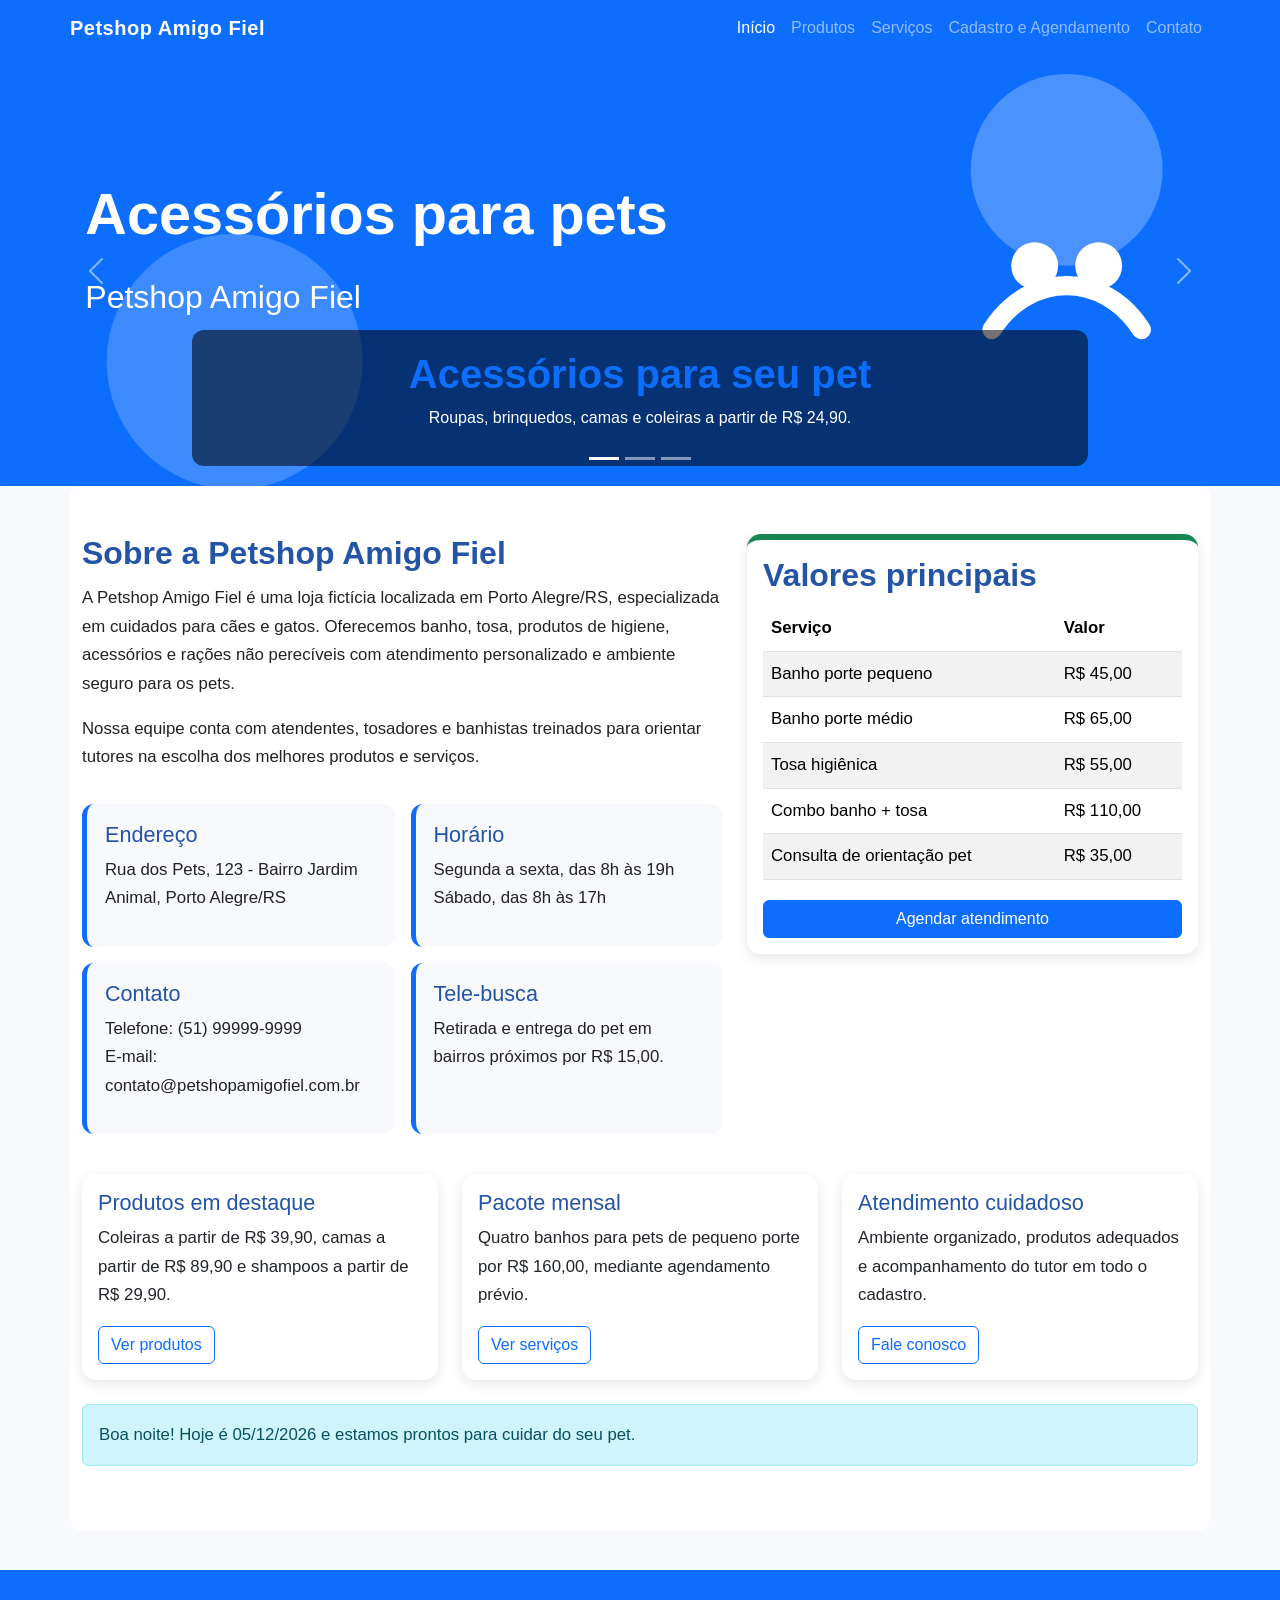
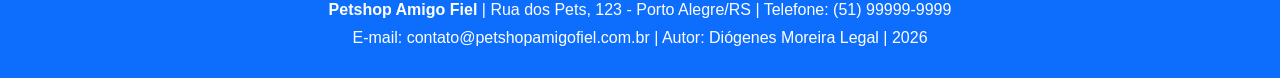
==== petshop_fase2/petshop_fase2/index.html @ cbfe96e7 "Add files via upload" ====
<!DOCTYPE html>
<html lang="pt-br">
<head>
  <meta charset="UTF-8">
  <meta name="viewport" content="width=device-width, initial-scale=1.0">
  <title>Petshop Amigo Fiel - Início</title>
  <link href="https://cdn.jsdelivr.net/npm/bootstrap@5.3.3/dist/css/bootstrap.min.css" rel="stylesheet">
  <link rel="stylesheet" href="css/style.css">
</head>
<body>
  <header class="bg-primary text-white">
    <nav class="navbar navbar-expand-lg navbar-dark container">
      <a class="navbar-brand fw-bold" href="index.html">Petshop Amigo Fiel</a>
      <button class="navbar-toggler" type="button" data-bs-toggle="collapse" data-bs-target="#menu" aria-label="Abrir menu de navegação">
        <span class="navbar-toggler-icon"></span>
      </button>
      <div class="collapse navbar-collapse" id="menu">
        <ul class="navbar-nav ms-auto">
          <li class="nav-item"><a class="nav-link active" href="index.html">Início</a></li>
          <li class="nav-item"><a class="nav-link" href="produtos.html">Produtos</a></li>
          <li class="nav-item"><a class="nav-link" href="servicos.html">Serviços</a></li>
          <li class="nav-item"><a class="nav-link" href="cadastro.html">Cadastro e Agendamento</a></li>
          <li class="nav-item"><a class="nav-link" href="contato.html">Contato</a></li>
        </ul>
      </div>
    </nav>
  </header>

  <main>
    <section id="carouselPetshop" class="carousel slide" data-bs-ride="carousel" aria-label="Carrossel de destaques do petshop">
      <div class="carousel-indicators">
        <button type="button" data-bs-target="#carouselPetshop" data-bs-slide-to="0" class="active" aria-label="Slide 1"></button>
        <button type="button" data-bs-target="#carouselPetshop" data-bs-slide-to="1" aria-label="Slide 2"></button>
        <button type="button" data-bs-target="#carouselPetshop" data-bs-slide-to="2" aria-label="Slide 3"></button>
      </div>
      <div class="carousel-inner">
        <div class="carousel-item active">
          <img src="img/banner-acessorios.svg" class="d-block w-100" alt="Cachorro usando acessórios coloridos do petshop">
          <div class="carousel-caption">
            <h1>Acessórios para seu pet</h1>
            <p>Roupas, brinquedos, camas e coleiras a partir de R$ 24,90.</p>
          </div>
        </div>
        <div class="carousel-item">
          <img src="img/banner-racoes.svg" class="d-block w-100" alt="Pacotes de ração não perecível para cães e gatos">
          <div class="carousel-caption">
            <h1>Rações selecionadas</h1>
            <p>Opções para cães e gatos com preços a partir de R$ 59,90.</p>
          </div>
        </div>
        <div class="carousel-item">
          <img src="img/banner-higiene.svg" class="d-block w-100" alt="Produtos de higiene e limpeza para pets">
          <div class="carousel-caption">
            <h1>Banho, tosa e higiene</h1>
            <p>Serviços com agendamento e tele-busca a partir de R$ 15,00.</p>
          </div>
        </div>
      </div>
      <button class="carousel-control-prev" type="button" data-bs-target="#carouselPetshop" data-bs-slide="prev" aria-label="Slide anterior">
        <span class="carousel-control-prev-icon"></span>
      </button>
      <button class="carousel-control-next" type="button" data-bs-target="#carouselPetshop" data-bs-slide="next" aria-label="Próximo slide">
        <span class="carousel-control-next-icon"></span>
      </button>
    </section>

    <section class="container py-5 home-info">
      <div class="row g-4 align-items-start">
        <div class="col-lg-7">
          <h2>Sobre a Petshop Amigo Fiel</h2>
          <p>
            A Petshop Amigo Fiel é uma loja fictícia localizada em Porto Alegre/RS,
            especializada em cuidados para cães e gatos. Oferecemos banho, tosa,
            produtos de higiene, acessórios e rações não perecíveis com atendimento
            personalizado e ambiente seguro para os pets.
          </p>
          <p>
            Nossa equipe conta com atendentes, tosadores e banhistas treinados para
            orientar tutores na escolha dos melhores produtos e serviços.
          </p>

          <div class="row g-3 mt-2">
            <div class="col-md-6">
              <div class="info-box">
                <h3>Endereço</h3>
                <p>Rua dos Pets, 123 - Bairro Jardim Animal, Porto Alegre/RS</p>
              </div>
            </div>
            <div class="col-md-6">
              <div class="info-box">
                <h3>Horário</h3>
                <p>Segunda a sexta, das 8h às 19h<br>Sábado, das 8h às 17h</p>
              </div>
            </div>
            <div class="col-md-6">
              <div class="info-box">
                <h3>Contato</h3>
                <p>Telefone: (51) 99999-9999<br>E-mail: contato@petshopamigofiel.com.br</p>
              </div>
            </div>
            <div class="col-md-6">
              <div class="info-box">
                <h3>Tele-busca</h3>
                <p>Retirada e entrega do pet em bairros próximos por R$ 15,00.</p>
              </div>
            </div>
          </div>
        </div>

        <div class="col-lg-5">
          <div class="card price-card">
            <div class="card-body">
              <h2>Valores principais</h2>
              <table class="table table-striped align-middle">
                <thead>
                  <tr>
                    <th>Serviço</th>
                    <th>Valor</th>
                  </tr>
                </thead>
                <tbody>
                  <tr>
                    <td>Banho porte pequeno</td>
                    <td>R$ 45,00</td>
                  </tr>
                  <tr>
                    <td>Banho porte médio</td>
                    <td>R$ 65,00</td>
                  </tr>
                  <tr>
                    <td>Tosa higiênica</td>
                    <td>R$ 55,00</td>
                  </tr>
                  <tr>
                    <td>Combo banho + tosa</td>
                    <td>R$ 110,00</td>
                  </tr>
                  <tr>
                    <td>Consulta de orientação pet</td>
                    <td>R$ 35,00</td>
                  </tr>
                </tbody>
              </table>
              <a class="btn btn-primary w-100" href="cadastro.html">Agendar atendimento</a>
            </div>
          </div>
        </div>
      </div>

      <div class="row g-4 mt-3">
        <div class="col-md-4">
          <div class="card highlight-card h-100">
            <div class="card-body">
              <h3>Produtos em destaque</h3>
              <p>Coleiras a partir de R$ 39,90, camas a partir de R$ 89,90 e shampoos a partir de R$ 29,90.</p>
              <a href="produtos.html" class="btn btn-outline-primary">Ver produtos</a>
            </div>
          </div>
        </div>
        <div class="col-md-4">
          <div class="card highlight-card h-100">
            <div class="card-body">
              <h3>Pacote mensal</h3>
              <p>Quatro banhos para pets de pequeno porte por R$ 160,00, mediante agendamento prévio.</p>
              <a href="servicos.html" class="btn btn-outline-primary">Ver serviços</a>
            </div>
          </div>
        </div>
        <div class="col-md-4">
          <div class="card highlight-card h-100">
            <div class="card-body">
              <h3>Atendimento cuidadoso</h3>
              <p>Ambiente organizado, produtos adequados e acompanhamento do tutor em todo o cadastro.</p>
              <a href="contato.html" class="btn btn-outline-primary">Fale conosco</a>
            </div>
          </div>
        </div>
      </div>

      <p id="mensagemTemporal" class="alert alert-info mt-4" tabindex="0"></p>
    </section>
  </main>

  <footer class="footer">
    <p><strong>Petshop Amigo Fiel</strong> | Rua dos Pets, 123 - Porto Alegre/RS | Telefone: (51) 99999-9999</p>
    <p>E-mail: contato@petshopamigofiel.com.br | Autor: Diógenes Moreira Legal | 2026</p>
  </footer>

  <script src="https://cdn.jsdelivr.net/npm/bootstrap@5.3.3/dist/js/bootstrap.bundle.min.js"></script>
  <script src="js/script.js"></script>
</body>
</html>
---- petshop_fase2/petshop_fase2/css/style.css ----
body {
  font-family: Arial, Helvetica, sans-serif;
  background-color: #f7f9fc;
  color: #222;
}
.navbar-brand {
  letter-spacing: 0.5px;
}
.carousel-item img {
  height: 430px;
  object-fit: cover;
}
.carousel-caption {
  background: rgba(0, 0, 0, 0.55);
  border-radius: 12px;
  padding: 20px;
}
h1,
h2 {
  color: #0d6efd;
  font-weight: 700;
}
h3 {
  font-size: 1.25rem;
  color: #16437e;
}
.card {
  border: 0;
  box-shadow: 0 4px 14px rgba(0, 0, 0, 0.1);
  border-radius: 14px;
}
.product-card img {
  height: 220px;
  object-fit: cover;
  border-radius: 14px 14px 0 0;
  background: #e9f2ff;
}
.product-card,
.service-card,
.highlight-card {
  transition:
    transform 0.2s ease,
    box-shadow 0.2s ease;
}
.product-card:hover,
.service-card:hover,
.service-card:focus,
.highlight-card:hover {
  transform: translateY(-4px);
  box-shadow: 0 8px 20px rgba(0, 0, 0, 0.18);
}
.price {
  font-size: 1.2rem;
  font-weight: bold;
  color: #198754;
}
.form-label {
  font-weight: bold;
}
input:focus,
select:focus,
textarea:focus,
a:focus,
button:focus,
[tabindex="0"]:focus {
  outline: 3px solid #ffc107 !important;
  outline-offset: 3px;
}
.footer {
  background: #0d6efd;
  color: white;
  text-align: center;
  padding: 24px 12px;
  margin-top: 40px;
}
.footer p {
  margin: 4px 0;
}
@media (max-width: 768px) {
  .carousel-item img {
    height: 300px;
  }
  .carousel-caption {
    position: static;
    border-radius: 0;
  }
}

.objetivo-metas,
.home-info {
  background: #ffffff;
  border-radius: 12px;
}

.objetivo-metas h2,
.home-info h2 {
  color: #2454a6;
  font-weight: 700;
  margin-bottom: 12px;
}

.objetivo-metas h3,
.home-info h3 {
  color: #2454a6;
  font-size: 1.35rem;
  margin-top: 24px;
}

.objetivo-metas p,
.objetivo-metas li,
.home-info p,
.home-info td,
.home-info th {
  font-size: 1.05rem;
  line-height: 1.7;
}

.info-box {
  background: #f7f9fc;
  border-left: 5px solid #0d6efd;
  border-radius: 12px;
  height: 100%;
  padding: 18px;
}

.info-box h3,
.highlight-card h3 {
  margin-top: 0;
}

.price-card {
  border-top: 6px solid #198754;
}

.price-card .table {
  margin-bottom: 20px;
}
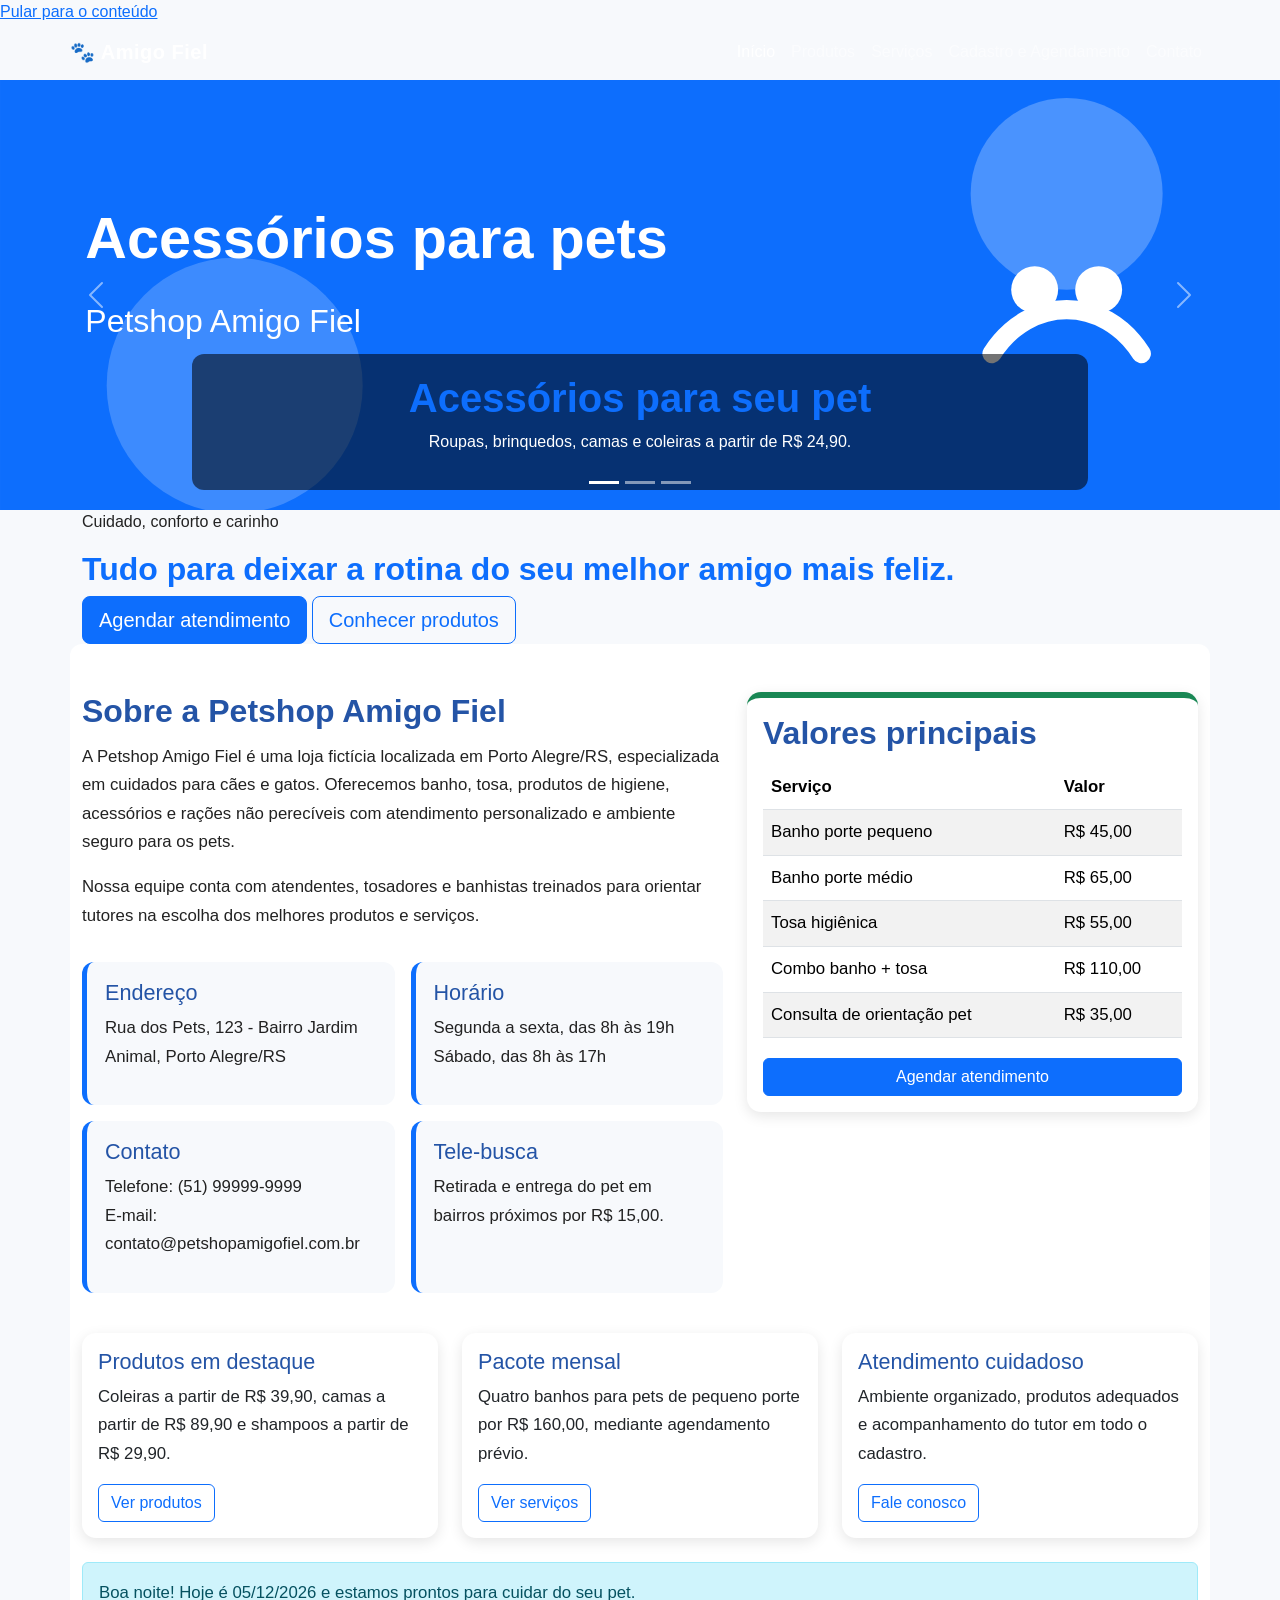
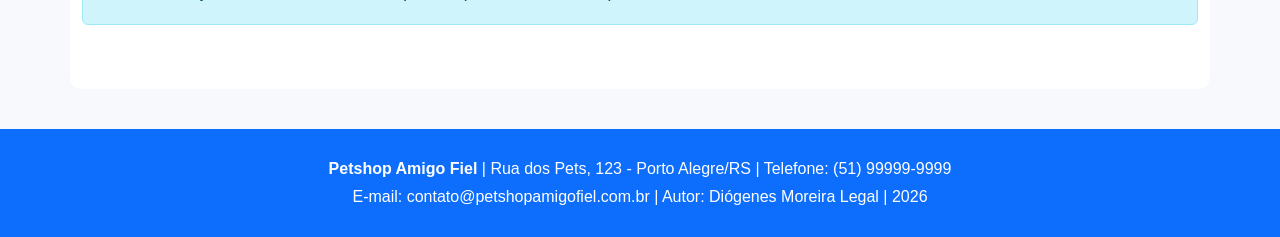
==== commit f3804220: "feat: refresh homepage for portfolio presentation" ====
--- a/petshop_fase2/petshop_fase2/index.html
+++ b/petshop_fase2/petshop_fase2/index.html
@@ -3,14 +3,17 @@
 <head>
   <meta charset="UTF-8">
   <meta name="viewport" content="width=device-width, initial-scale=1.0">
+  <meta name="description" content="Conheça o Petshop Amigo Fiel, projeto demonstrativo com produtos, serviços e agendamento para pets.">
+  <meta name="theme-color" content="#12372a">
   <title>Petshop Amigo Fiel - Início</title>
   <link href="https://cdn.jsdelivr.net/npm/bootstrap@5.3.3/dist/css/bootstrap.min.css" rel="stylesheet">
   <link rel="stylesheet" href="css/style.css">
 </head>
 <body>
-  <header class="bg-primary text-white">
+  <a class="skip-link" href="#conteudo">Pular para o conteúdo</a>
+  <header class="site-header text-white">
     <nav class="navbar navbar-expand-lg navbar-dark container">
-      <a class="navbar-brand fw-bold" href="index.html">Petshop Amigo Fiel</a>
+      <a class="navbar-brand fw-bold" href="index.html"><span aria-hidden="true">🐾</span> Amigo Fiel</a>
       <button class="navbar-toggler" type="button" data-bs-toggle="collapse" data-bs-target="#menu" aria-label="Abrir menu de navegação">
         <span class="navbar-toggler-icon"></span>
       </button>
@@ -26,7 +29,7 @@
     </nav>
   </header>
 
-  <main>
+  <main id="conteudo">
     <section id="carouselPetshop" class="carousel slide" data-bs-ride="carousel" aria-label="Carrossel de destaques do petshop">
       <div class="carousel-indicators">
         <button type="button" data-bs-target="#carouselPetshop" data-bs-slide-to="0" class="active" aria-label="Slide 1"></button>
@@ -62,6 +65,17 @@
       <button class="carousel-control-next" type="button" data-bs-target="#carouselPetshop" data-bs-slide="next" aria-label="Próximo slide">
         <span class="carousel-control-next-icon"></span>
       </button>
+    </section>
+
+    <section class="intro-strip">
+      <div class="container">
+        <p class="eyebrow">Cuidado, conforto e carinho</p>
+        <h2>Tudo para deixar a rotina do seu melhor amigo mais feliz.</h2>
+        <div class="hero-actions">
+          <a class="btn btn-primary btn-lg" href="cadastro.html">Agendar atendimento</a>
+          <a class="btn btn-outline-primary btn-lg" href="produtos.html">Conhecer produtos</a>
+        </div>
+      </div>
     </section>
 
     <section class="container py-5 home-info">
